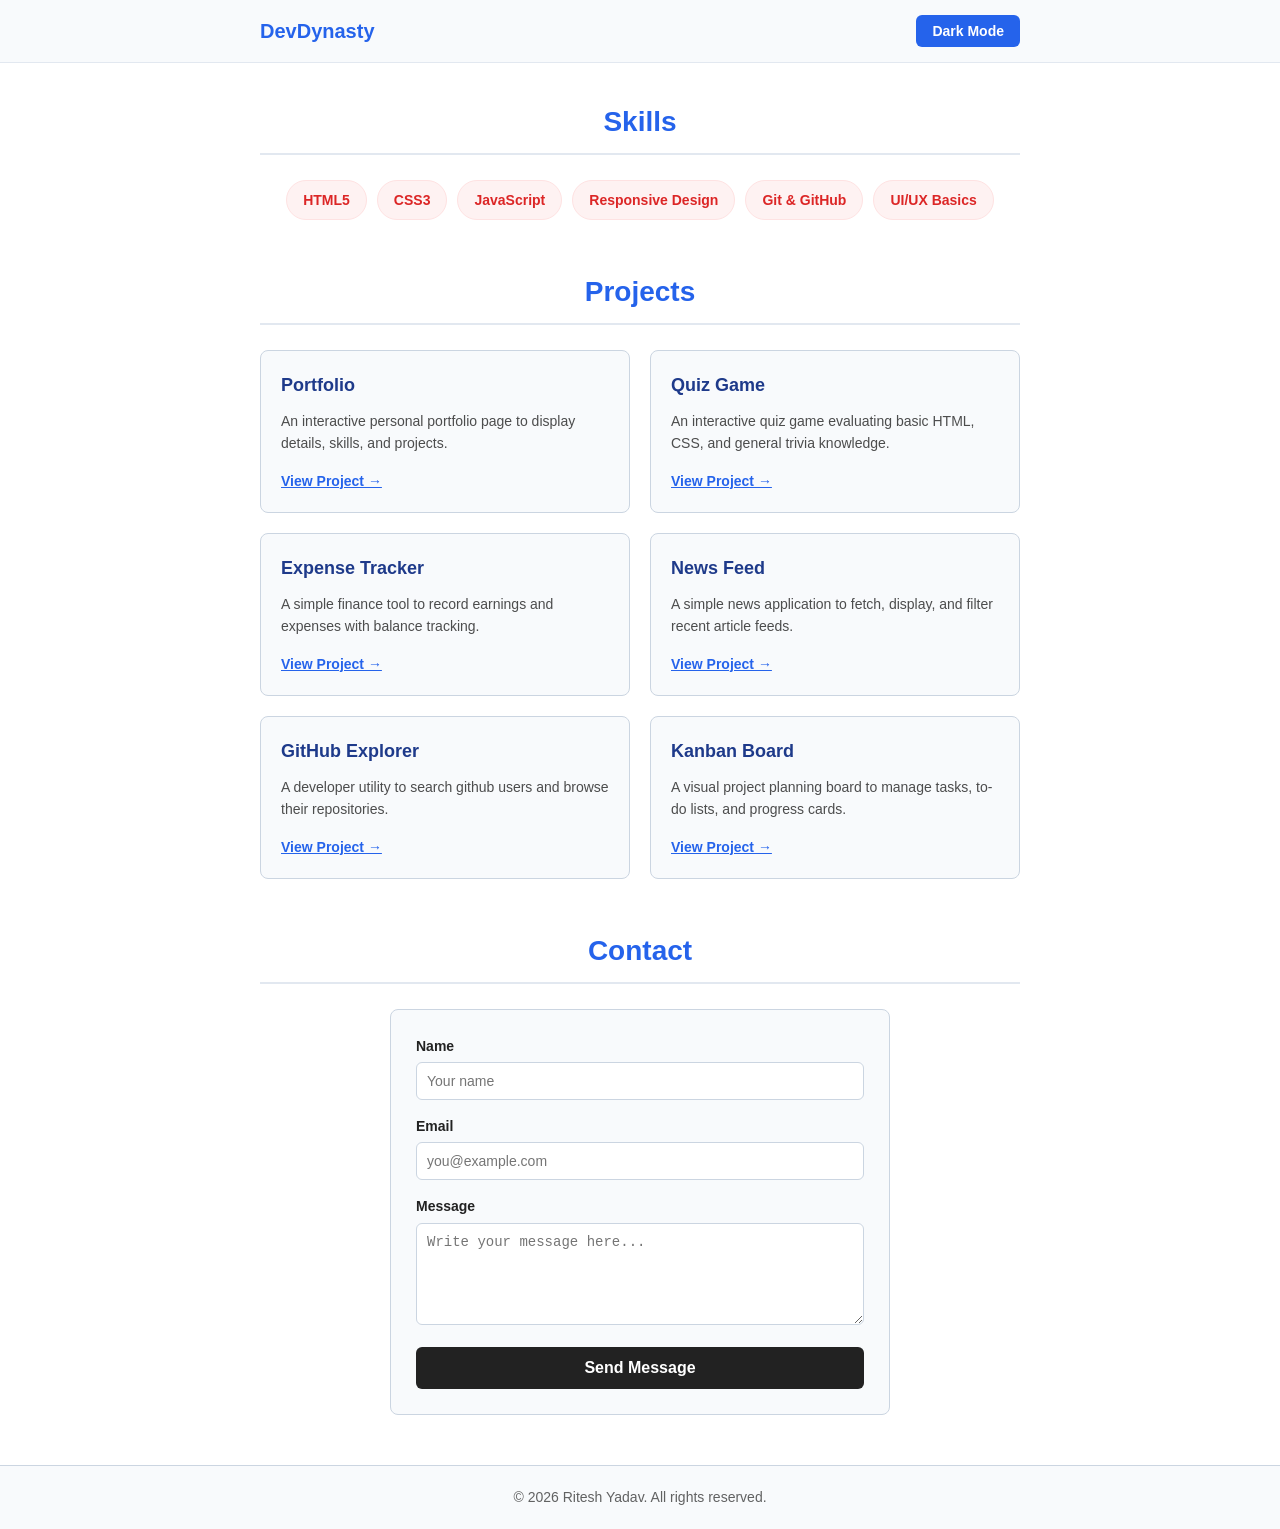
==== index.html @ 38ed66e3 "DOM" ====
<!DOCTYPE html>
<html lang="en">

<head>
    <meta charset="UTF-8">
    <meta name="viewport" content="width=device-width, initial-scale=1.0">
    <title>DevDynasty - Ritesh Yadav Portfolio</title>
    <!-- Link to the CSS stylesheet -->
    <link rel="stylesheet" href="style.css">
</head>

<body>

    <!-- Header containing site title and theme button -->
    <header>
        <div class="header-container">
            <span class="logo">DevDynasty</span>
            <!-- Simple button to toggle dark mode -->
            <button id="theme-btn">Dark Mode</button>
        </div>
    </header>

    <!-- Main content area -->
    <main>

        <!-- Skills Section -->
        <section id="skills">
            <h2>Skills</h2>
            <div class="skills-list">
                <span class="skill-tag">HTML5</span>
                <span class="skill-tag">CSS3</span>
                <span class="skill-tag">JavaScript</span>
                <span class="skill-tag">Responsive Design</span>
                <span class="skill-tag">Git & GitHub</span>
                <span class="skill-tag">UI/UX Basics</span>
            </div>
        </section>

        <!-- Projects Section -->
        <section id="projects">
            <h2>Projects</h2>
            <div class="projects-grid">
                <!-- Project 1 -->
                <div class="project-card">
                    <h3>Portfolio</h3>
                    <p>An interactive personal portfolio page to display details, skills, and projects.</p>
                    <a href="portfolio/index.html">View Project &rarr;</a>
                </div>

                <!-- Project 2 -->
                <div class="project-card">
                    <h3>Quiz Game</h3>
                    <p>An interactive quiz game evaluating basic HTML, CSS, and general trivia knowledge.</p>
                    <a href="quiz/index.html">View Project &rarr;</a>
                </div>

                <!-- Project 3 -->
                <div class="project-card">
                    <h3>Expense Tracker</h3>
                    <p>A simple finance tool to record earnings and expenses with balance tracking.</p>
                    <a href="expense-tracker/index.html">View Project &rarr;</a>
                </div>

                <!-- Project 4 -->
                <div class="project-card">
                    <h3>News Feed</h3>
                    <p>A simple news application to fetch, display, and filter recent article feeds.</p>
                    <a href="news-feed/index.html">View Project &rarr;</a>
                </div>

                <!-- Project 5 -->
                <div class="project-card">
                    <h3>GitHub Explorer</h3>
                    <p>A developer utility to search github users and browse their repositories.</p>
                    <a href="github-explorer/index.html">View Project &rarr;</a>
                </div>

                <!-- Project 6 -->
                <div class="project-card">
                    <h3>Kanban Board</h3>
                    <p>A visual project planning board to manage tasks, to-do lists, and progress cards.</p>
                    <a href="kanban/index.html">View Project &rarr;</a>
                </div>
            </div>
        </section>

        <!-- Contact Section -->
        <section id="contact">
            <h2>Contact</h2>

            <div class="form-container">
                <form id="contact-form">
                    <!-- Name input field -->
                    <div class="form-group">
                        <label for="user-name">Name</label>
                        <input type="text" id="user-name" placeholder="Your name">
                        <span id="name-error" class="error-message">Please enter your name.</span>
                    </div>

                    <!-- Email input field -->
                    <div class="form-group">
                        <label for="user-email">Email</label>
                        <input type="email" id="user-email" placeholder="you@example.com">
                        <span id="email-error" class="error-message">Please enter your email address.</span>
                    </div>

                    <!-- Message input field -->
                    <div class="form-group">
                        <label for="user-message">Message</label>
                        <textarea id="user-message" rows="5" placeholder="Write your message here..."></textarea>
                        <span id="message-error" class="error-message">Please enter a message.</span>
                    </div>

                    <!-- Success Message Alert -->
                    <div id="form-success" class="success-message">Message sent successfully!</div>

                    <!-- Submit Button -->
                    <button type="submit" id="submit-btn">Send Message</button>
                </form>
            </div>
        </section>

    </main>

    <!-- Footer section -->
    <footer>
        <p>&copy; 2026 Ritesh Yadav. All rights reserved.</p>
    </footer>

    <!-- Link to the Javascript script file -->
    <script src="script.js"></script>

</body>

</html>
---- style.css ----
/* 
  ========================================================================
  1. GLOBAL RESET
  ========================================================================
  We remove default margins and paddings so that all browsers display 
  the webpage in the exact same way.
*/
* {
    margin: 0;
    padding: 0;
    box-sizing: border-box; /* Makes sure borders and padding are included in width calculation */
}

/* Smooth scrolling when clicking on page links */
html {
    scroll-behavior: smooth;
}

/* 
  ========================================================================
  2. BASE PAGE STYLES (Light Mode by default)
  ========================================================================
*/
body {
    background-color: #ffffff; /* White page background */
    color: #222222;            /* Dark grey text color */
    font-family: Arial, sans-serif; /* Basic standard font */
    line-height: 1.6;          /* Adds comfortable space between lines of text */
    padding-top: 80px;         /* Adds space at top so fixed header doesn't cover content */
}

/* 
  ========================================================================
  3. DARK MODE STYLES
  ========================================================================
  When Dark Mode is active, the body has the "dark" class.
  These rules override the standard colors.
*/
body.dark {
    background-color: #121824; /* Dark blue-grey page background */
    color: #ffffff;            /* Solid white text color */
}

/* 
  ========================================================================
  4. HEADER & NAVIGATION
  ========================================================================
*/
header {
    position: fixed;         /* Sticks the header to the top of the screen */
    top: 0;
    left: 0;
    width: 100%;
    background-color: #f8fafc; /* Very light grey header background */
    border-bottom: 1px solid #e2e8f0; /* Soft border line under the header */
    z-index: 1000;           /* Makes sure the header stays on top of other content */
}

/* Change header color in Dark Mode */
body.dark header {
    background-color: #1e293b; /* Darker blue-grey background */
    border-bottom: 1px solid #334155;
}

/* Flexbox container to align title and button side-by-side */
.header-container {
    display: flex;
    justify-content: space-between; /* Puts logo on the left, button on the right */
    align-items: center;            /* Centers them vertically */
    max-width: 800px;
    margin: 0 auto;                 /* Centers the header container on the screen */
    padding: 15px 20px;
}

.logo {
    font-size: 20px;
    font-weight: bold;
    color: #2563eb; /* Blue logo text color */
}

/* Dark Mode logo color */
body.dark .logo {
    color: #38bdf8; /* Light blue logo text color in dark mode */
}

/* Dark Mode toggle button */
#theme-btn {
    background-color: #2563eb; /* Blue button background */
    color: #ffffff;            /* White text inside button */
    border: none;
    border-radius: 6px;        /* Rounded corners */
    padding: 8px 16px;
    font-size: 14px;
    font-weight: bold;
    cursor: pointer;           /* Shows pointer cursor on hover */
}

#theme-btn:hover {
    background-color: #1d4ed8; /* Darker blue when hovered */
}

/* Change button style in Dark Mode */
body.dark #theme-btn {
    background-color: #38bdf8; /* Lighter sky blue for dark mode visibility */
    color: #121824;            /* Dark text inside button for contrast */
}

body.dark #theme-btn:hover {
    background-color: #0ea5e9;
}

/* 
  ========================================================================
  5. MAIN PAGE LAYOUT
  ========================================================================
*/
main {
    max-width: 800px; /* Restricts the main area width for readability */
    margin: 20px auto; /* Centers the content block and adds top/bottom margins */
    padding: 0 20px;
}

/* Section container spacing */
section {
    margin-bottom: 50px;
}

/* Section titles styling with clean font colors */
h2 {
    font-size: 28px;
    text-align: center;
    color: #2563eb; /* Blue text color for section titles */
    margin-bottom: 25px;
    border-bottom: 2px solid #e2e8f0; /* Simple line under heading */
    padding-bottom: 8px;
}

body.dark h2 {
    color: #38bdf8; /* Light blue text color in dark mode */
    border-bottom: 2px solid #334155;
}

/* 
  ========================================================================
  6. SKILLS SECTION
  ========================================================================
*/
.skills-list {
    display: flex;         /* Lays pills out in a row */
    justify-content: center; /* Centers pills horizontally */
    flex-wrap: wrap;       /* Allows pills to wrap onto new line if screen is narrow */
    gap: 10px;             /* Space between pills */
}

.skill-tag {
    background-color: #fef2f2; /* Soft light red background */
    border: 1px solid #fee2e2;
    border-radius: 20px;       /* Pill shape */
    padding: 8px 16px;
    font-size: 14px;
    font-weight: bold;
    color: #dc2626;            /* Red font color for skill tags */
}

body.dark .skill-tag {
    background-color: #7f1d1d; /* Dark red background for dark mode */
    border-color: #991b1b;
    color: #f87171;            /* Light red font color in dark mode */
}

/* 
  ========================================================================
  7. PROJECTS GRID SECTION
  ========================================================================
*/
.projects-grid {
    display: grid;
    /* Automatically creates columns that are at least 250px wide */
    grid-template-columns: repeat(auto-fit, minmax(250px, 1fr));
    gap: 20px;
}

.project-card {
    background-color: #f8fafc; /* Very light grey card background */
    border: 1px solid #cbd5e1;
    border-radius: 8px;
    padding: 20px;
    display: flex;
    flex-direction: column;
    justify-content: space-between; /* Spaces content inside card vertically */
}

body.dark .project-card {
    background-color: #1e293b;
    border-color: #334155;
}

.project-card h3 {
    font-size: 18px;
    margin-bottom: 10px;
    color: #1e3a8a; /* Dark blue project name font color */
}

body.dark .project-card h3 {
    color: #7dd3fc; /* Light sky blue project name font color in dark mode */
}

.project-card p {
    font-size: 14px;
    margin-bottom: 15px;
    opacity: 0.8;
}

/* Links inside cards */
.project-card a {
    color: #2563eb; /* Blue colored link font */
    text-decoration: underline; /* Standard underline for links */
    font-weight: bold;
    font-size: 14px;
}

body.dark .project-card a {
    color: #38bdf8; /* Sky blue colored link in dark mode */
}

/* 
  ========================================================================
  8. CONTACT FORM SECTION
  ========================================================================
*/
.form-container {
    max-width: 500px;
    margin: 0 auto;
    background-color: #f8fafc;
    border: 1px solid #cbd5e1;
    border-radius: 8px;
    padding: 25px;
}

body.dark .form-container {
    background-color: #1e293b;
    border-color: #334155;
}

.form-group {
    margin-bottom: 15px;
}

.form-group label {
    display: block;
    font-weight: bold;
    margin-bottom: 5px;
    font-size: 14px;
}

/* Input elements */
.form-group input, 
.form-group textarea {
    width: 100%;
    padding: 10px;
    border: 1px solid #cbd5e1;
    border-radius: 6px;
    font-size: 14px;
    background-color: #ffffff;
    color: #222222;
}

body.dark .form-group input,
body.dark .form-group textarea {
    border-color: #475569;
    background-color: #121824;
    color: #ffffff;
}

/* When the user clicks inside an input */
.form-group input:focus,
.form-group textarea:focus {
    outline: none;
    border-color: #2563eb;
}

body.dark .form-group input:focus,
body.dark .form-group textarea:focus {
    border-color: #38bdf8;
}

/* Validation helper text classes */
.error-message {
    color: #ef4444; /* Standard alert red */
    font-size: 12px;
    margin-top: 4px;
    font-weight: bold;
    display: none; /* Hidden by default, script.js toggles this */
}

.success-message {
    color: #16a34a; /* Standard success green */
    border: 1px solid #16a34a;
    background-color: rgba(22, 163, 74, 0.1);
    padding: 10px;
    border-radius: 6px;
    font-size: 14px;
    font-weight: bold;
    text-align: center;
    margin-bottom: 15px;
    display: none; /* Hidden by default, script.js toggles this */
}

/* Submit Form Button */
#submit-btn {
    width: 100%;
    padding: 12px;
    background-color: #222222;
    color: #ffffff;
    border: none;
    border-radius: 6px;
    font-weight: bold;
    font-size: 16px;
    cursor: pointer;
}

#submit-btn:hover {
    background-color: #000000;
}

body.dark #submit-btn {
    background-color: #ffffff;
    color: #121824;
}

body.dark #submit-btn:hover {
    background-color: #e2e8f0;
}

/* 
  ========================================================================
  9. FOOTER SECTION
  ========================================================================
*/
footer {
    text-align: center;
    padding: 20px;
    border-top: 1px solid #cbd5e1;
    background-color: #f8fafc;
    margin-top: 50px;
}

body.dark footer {
    background-color: #1e293b;
    border-top: 1px solid #334155;
}

footer p {
    font-size: 14px;
    opacity: 0.7;
}

/* 
  ========================================================================
  10. MOBILE RESPONSIVENESS
  ========================================================================
*/
@media (max-width: 500px) {
    /* Stack elements inside grid vertically on narrow screens */
    .projects-grid {
        grid-template-columns: 1fr;
    }
}
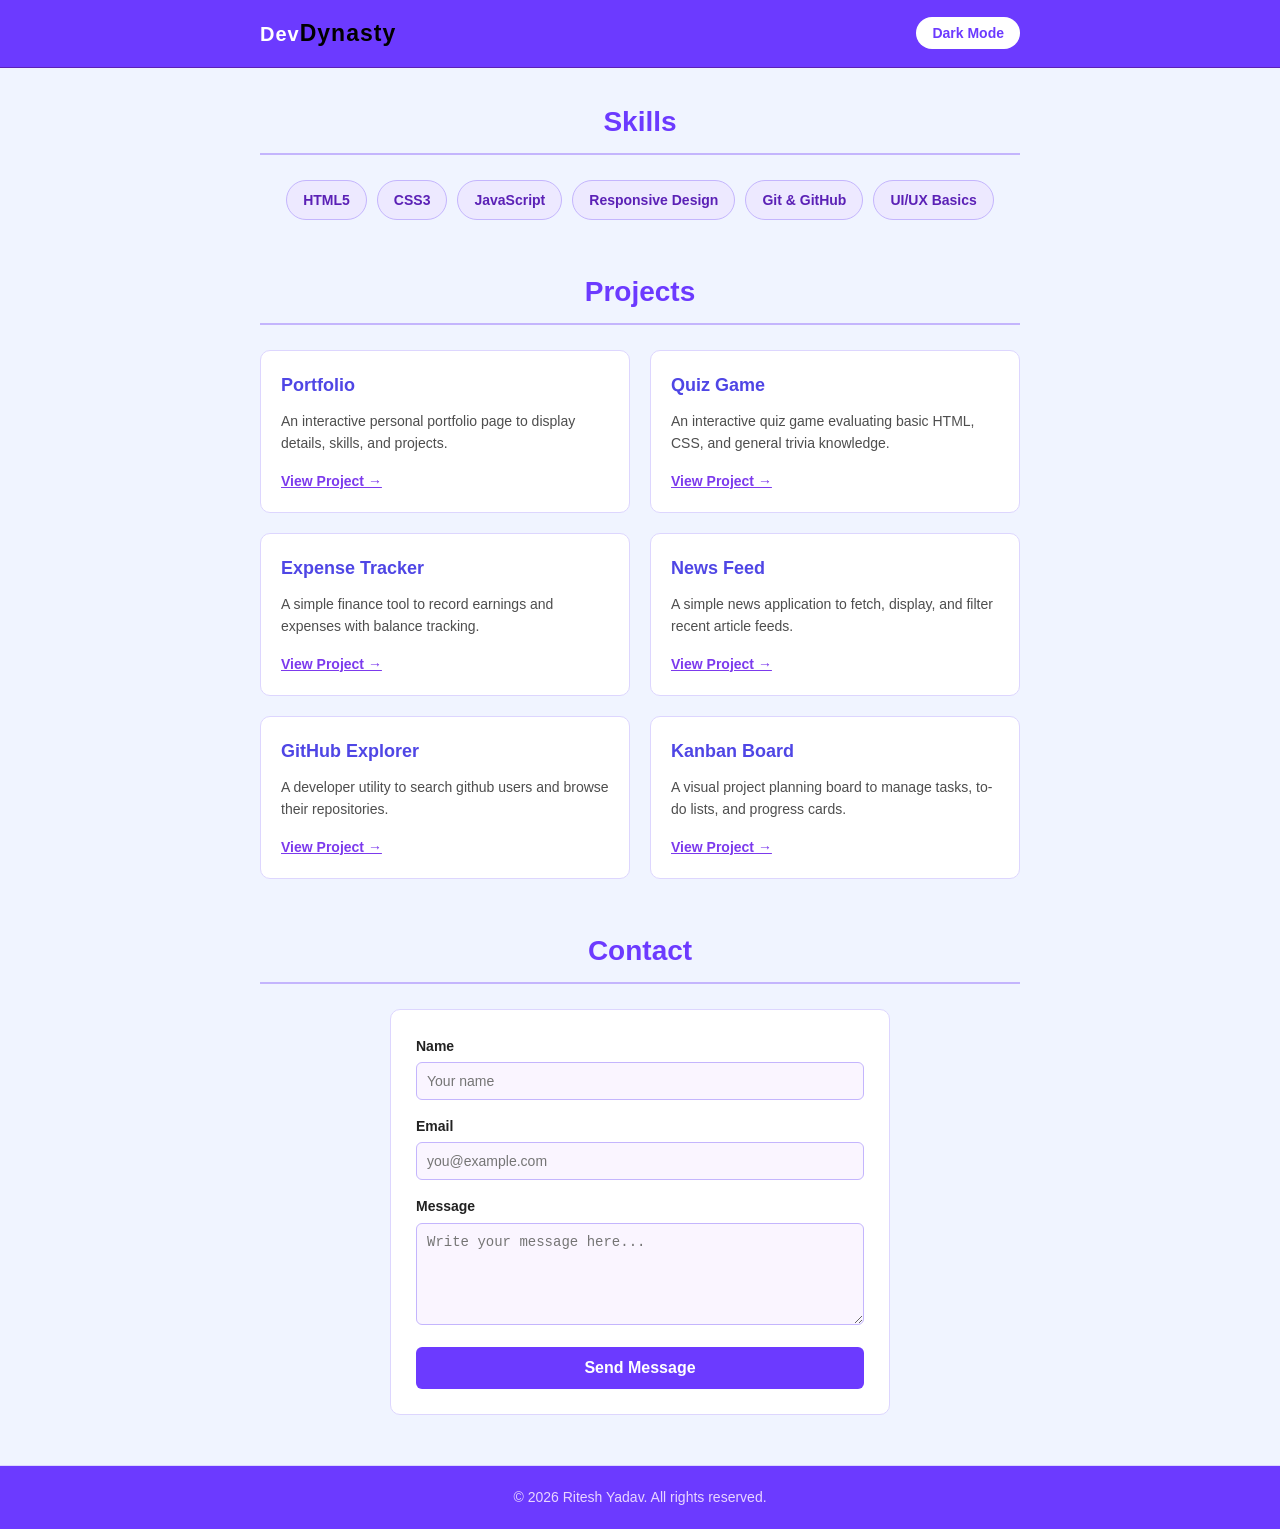
==== commit 182c4866: "logo" ====
--- a/index.html
+++ b/index.html
@@ -14,7 +14,8 @@
     <!-- Header containing site title and theme button -->
     <header>
         <div class="header-container">
-            <span class="logo">DevDynasty</span>
+            
+            <span class="logo">Dev<span>Dynasty</span></span>
             <!-- Simple button to toggle dark mode -->
             <button id="theme-btn">Dark Mode</button>
         </div>
--- a/style.css
+++ b/style.css
@@ -1,7 +1,6 @@
 /* 
-  ========================================================================
   1. GLOBAL RESET
-  ========================================================================
+
   We remove default margins and paddings so that all browsers display 
   the webpage in the exact same way.
 */
@@ -17,49 +16,45 @@
 }
 
 /* 
-  ========================================================================
+
   2. BASE PAGE STYLES (Light Mode by default)
-  ========================================================================
+
 */
 body {
-    background-color: #ffffff; /* White page background */
-    color: #222222;            /* Dark grey text color */
+    background-color: #f0f4ff;      /* Soft lavender page background */
+    color: #222222;                 /* Dark grey text color */
     font-family: Arial, sans-serif; /* Basic standard font */
-    line-height: 1.6;          /* Adds comfortable space between lines of text */
-    padding-top: 80px;         /* Adds space at top so fixed header doesn't cover content */
+    line-height: 1.6;               /* Adds comfortable space between lines of text */
+    padding-top: 80px;              /* Adds space at top so fixed header doesn't cover content */
 }
 
 /* 
-  ========================================================================
+
   3. DARK MODE STYLES
-  ========================================================================
+
   When Dark Mode is active, the body has the "dark" class.
   These rules override the standard colors.
 */
 body.dark {
-    background-color: #121824; /* Dark blue-grey page background */
+    background-color: #0f0a1e; /* Deep dark purple page background */
     color: #ffffff;            /* Solid white text color */
 }
 
-/* 
-  ========================================================================
-  4. HEADER & NAVIGATION
-  ========================================================================
-*/
+/* 4. HEADER & NAVIGATION */
 header {
     position: fixed;         /* Sticks the header to the top of the screen */
     top: 0;
     left: 0;
     width: 100%;
-    background-color: #f8fafc; /* Very light grey header background */
-    border-bottom: 1px solid #e2e8f0; /* Soft border line under the header */
-    z-index: 1000;           /* Makes sure the header stays on top of other content */
+    background-color: #6c3aff; /* Vibrant purple header background */
+    border-bottom: 1px solid #5b21b6; /* Slightly darker purple border under the header */
+    z-index: 1000;            /* Makes sure the header stays on top of other content */
 }
 
 /* Change header color in Dark Mode */
 body.dark header {
-    background-color: #1e293b; /* Darker blue-grey background */
-    border-bottom: 1px solid #334155;
+    background-color: #0d0d14; /* Deep near-black header in dark mode */
+    border-bottom: 1px solid #2a2a3e;
 }
 
 /* Flexbox container to align title and button side-by-side */
@@ -72,23 +67,36 @@
     padding: 15px 20px;
 }
 
+/* Logo — "Dev" is white, "Dynasty" is blue */
 .logo {
     font-size: 20px;
     font-weight: bold;
-    color: #2563eb; /* Blue logo text color */
-}
-
-/* Dark Mode logo color */
+    color: #ffffff;      /* "Dev" part is plain white */
+    letter-spacing: 1px;
+}
+
+/* "Dynasty" part wrapped in a span — gets the blue color */
+.logo span {
+   font-size: 23px;
+  font-family: 'Segoe UI', Tahoma, Geneva, Verdana, sans-serif;
+    color:black; /* Bright blue matching your screenshot */
+}
+
+/* Dark Mode logo — keep white for "Dev", softer blue for "Dynasty" */
 body.dark .logo {
-    color: #38bdf8; /* Light blue logo text color in dark mode */
+    color: #ffffff;
+}
+
+body.dark .logo span {
+    color: #6c8fff; /* Slightly softer blue on dark background */
 }
 
 /* Dark Mode toggle button */
 #theme-btn {
-    background-color: #2563eb; /* Blue button background */
-    color: #ffffff;            /* White text inside button */
+    background-color: #ffffff; /* White button stands out on purple header */
+    color: #6c3aff;            /* Purple text inside button */
     border: none;
-    border-radius: 6px;        /* Rounded corners */
+    border-radius: 20px;       /* Pill-shaped rounded corners */
     padding: 8px 16px;
     font-size: 14px;
     font-weight: bold;
@@ -96,24 +104,20 @@
 }
 
 #theme-btn:hover {
-    background-color: #1d4ed8; /* Darker blue when hovered */
+    background-color: #ede9ff; /* Very light purple tint when hovered */
 }
 
 /* Change button style in Dark Mode */
 body.dark #theme-btn {
-    background-color: #38bdf8; /* Lighter sky blue for dark mode visibility */
-    color: #121824;            /* Dark text inside button for contrast */
+    background-color: #4c1d95; /* Dark purple button in dark mode */
+    color: #e9d5ff;            /* Light lavender text for contrast */
 }
 
 body.dark #theme-btn:hover {
-    background-color: #0ea5e9;
-}
-
-/* 
-  ========================================================================
-  5. MAIN PAGE LAYOUT
-  ========================================================================
-*/
+    background-color: #5b21b6;
+}
+
+/* 5. MAIN PAGE LAYOUT */
 main {
     max-width: 800px; /* Restricts the main area width for readability */
     margin: 20px auto; /* Centers the content block and adds top/bottom margins */
@@ -125,54 +129,46 @@
     margin-bottom: 50px;
 }
 
-/* Section titles styling with clean font colors */
+/* Section titles styling with purple font colors */
 h2 {
     font-size: 28px;
     text-align: center;
-    color: #2563eb; /* Blue text color for section titles */
+    color: #6c3aff;                   /* Purple text color for section titles */
     margin-bottom: 25px;
-    border-bottom: 2px solid #e2e8f0; /* Simple line under heading */
+    border-bottom: 2px solid #c4b5fd; /* Soft purple line under heading */
     padding-bottom: 8px;
 }
 
 body.dark h2 {
-    color: #38bdf8; /* Light blue text color in dark mode */
-    border-bottom: 2px solid #334155;
-}
-
-/* 
-  ========================================================================
-  6. SKILLS SECTION
-  ========================================================================
-*/
+    color: #c4b5fd;                   /* Light purple text in dark mode */
+    border-bottom: 2px solid #4c1d95;
+}
+
+/* 6. SKILLS SECTION */
 .skills-list {
-    display: flex;         /* Lays pills out in a row */
+    display: flex;           /* Lays pills out in a row */
     justify-content: center; /* Centers pills horizontally */
-    flex-wrap: wrap;       /* Allows pills to wrap onto new line if screen is narrow */
-    gap: 10px;             /* Space between pills */
+    flex-wrap: wrap;         /* Allows pills to wrap onto new line if screen is narrow */
+    gap: 10px;               /* Space between pills */
 }
 
 .skill-tag {
-    background-color: #fef2f2; /* Soft light red background */
-    border: 1px solid #fee2e2;
+    background-color: #ede9ff; /* Soft light purple background */
+    border: 1px solid #c4b5fd;
     border-radius: 20px;       /* Pill shape */
     padding: 8px 16px;
     font-size: 14px;
     font-weight: bold;
-    color: #dc2626;            /* Red font color for skill tags */
+    color: #5b21b6;            /* Deep purple font color for skill tags */
 }
 
 body.dark .skill-tag {
-    background-color: #7f1d1d; /* Dark red background for dark mode */
-    border-color: #991b1b;
-    color: #f87171;            /* Light red font color in dark mode */
-}
-
-/* 
-  ========================================================================
-  7. PROJECTS GRID SECTION
-  ========================================================================
-*/
+    background-color: #2e1065; /* Dark purple background for dark mode */
+    border-color: #4c1d95;
+    color: #c4b5fd;            /* Light purple font color in dark mode */
+}
+
+/* 7. PROJECTS GRID SECTION */
 .projects-grid {
     display: grid;
     /* Automatically creates columns that are at least 250px wide */
@@ -181,9 +177,9 @@
 }
 
 .project-card {
-    background-color: #f8fafc; /* Very light grey card background */
-    border: 1px solid #cbd5e1;
-    border-radius: 8px;
+    background-color: #ffffff; /* White card background */
+    border: 1px solid #ddd6fe; /* Soft purple border around each card */
+    border-radius: 10px;
     padding: 20px;
     display: flex;
     flex-direction: column;
@@ -191,18 +187,18 @@
 }
 
 body.dark .project-card {
-    background-color: #1e293b;
-    border-color: #334155;
+    background-color: #1a0a3e; /* Very dark purple card background in dark mode */
+    border-color: #4c1d95;
 }
 
 .project-card h3 {
     font-size: 18px;
     margin-bottom: 10px;
-    color: #1e3a8a; /* Dark blue project name font color */
+    color: #4f46e5; /* Indigo-purple project name font color */
 }
 
 body.dark .project-card h3 {
-    color: #7dd3fc; /* Light sky blue project name font color in dark mode */
+    color: #a78bfa; /* Medium light purple project name in dark mode */
 }
 
 .project-card p {
@@ -213,33 +209,29 @@
 
 /* Links inside cards */
 .project-card a {
-    color: #2563eb; /* Blue colored link font */
+    color: #7c3aed;             /* Purple colored link font */
     text-decoration: underline; /* Standard underline for links */
     font-weight: bold;
     font-size: 14px;
 }
 
 body.dark .project-card a {
-    color: #38bdf8; /* Sky blue colored link in dark mode */
-}
-
-/* 
-  ========================================================================
-  8. CONTACT FORM SECTION
-  ========================================================================
-*/
+    color: #c4b5fd; /* Light purple colored link in dark mode */
+}
+
+/* 8. CONTACT FORM SECTION */
 .form-container {
     max-width: 500px;
     margin: 0 auto;
-    background-color: #f8fafc;
-    border: 1px solid #cbd5e1;
-    border-radius: 8px;
+    background-color: #ffffff;
+    border: 1px solid #ddd6fe; /* Soft purple border around the form */
+    border-radius: 10px;
     padding: 25px;
 }
 
 body.dark .form-container {
-    background-color: #1e293b;
-    border-color: #334155;
+    background-color: #1a0a3e;
+    border-color: #4c1d95;
 }
 
 .form-group {
@@ -254,21 +246,21 @@
 }
 
 /* Input elements */
-.form-group input, 
+.form-group input,
 .form-group textarea {
     width: 100%;
     padding: 10px;
-    border: 1px solid #cbd5e1;
+    border: 1px solid #c4b5fd;  /* Soft purple border on inputs */
     border-radius: 6px;
     font-size: 14px;
-    background-color: #ffffff;
+    background-color: #faf5ff;  /* Very light lavender input background */
     color: #222222;
 }
 
 body.dark .form-group input,
 body.dark .form-group textarea {
-    border-color: #475569;
-    background-color: #121824;
+    border-color: #4c1d95;
+    background-color: #0f0a1e;
     color: #ffffff;
 }
 
@@ -276,12 +268,12 @@
 .form-group input:focus,
 .form-group textarea:focus {
     outline: none;
-    border-color: #2563eb;
+    border-color: #7c3aed; /* Bright purple border highlight on focus */
 }
 
 body.dark .form-group input:focus,
 body.dark .form-group textarea:focus {
-    border-color: #38bdf8;
+    border-color: #a78bfa;
 }
 
 /* Validation helper text classes */
@@ -310,7 +302,7 @@
 #submit-btn {
     width: 100%;
     padding: 12px;
-    background-color: #222222;
+    background-color: #6c3aff; /* Vibrant purple button */
     color: #ffffff;
     border: none;
     border-radius: 6px;
@@ -320,49 +312,41 @@
 }
 
 #submit-btn:hover {
-    background-color: #000000;
+    background-color: #5b21b6; /* Darker purple when hovered */
 }
 
 body.dark #submit-btn {
-    background-color: #ffffff;
-    color: #121824;
+    background-color: #7c3aed;
+    color: #ffffff;
 }
 
 body.dark #submit-btn:hover {
-    background-color: #e2e8f0;
-}
-
-/* 
-  ========================================================================
-  9. FOOTER SECTION
-  ========================================================================
-*/
+    background-color: #6d28d9;
+}
+
+/* 9. FOOTER SECTION */
 footer {
     text-align: center;
     padding: 20px;
-    border-top: 1px solid #cbd5e1;
-    background-color: #f8fafc;
+    border-top: 1px solid #ddd6fe;
+    background-color: #6c3aff; /* Matching purple footer background */
     margin-top: 50px;
 }
 
 body.dark footer {
-    background-color: #1e293b;
-    border-top: 1px solid #334155;
+    background-color: #2e1065;
+    border-top: 1px solid #4c1d95;
 }
 
 footer p {
     font-size: 14px;
-    opacity: 0.7;
-}
-
-/* 
-  ========================================================================
-  10. MOBILE RESPONSIVENESS
-  ========================================================================
-*/
+    color: #e9d5ff; /* Soft lavender text on purple footer */
+}
+
+/* 10. MOBILE RESPONSIVENESS */
 @media (max-width: 500px) {
     /* Stack elements inside grid vertically on narrow screens */
     .projects-grid {
         grid-template-columns: 1fr;
     }
-}
+}
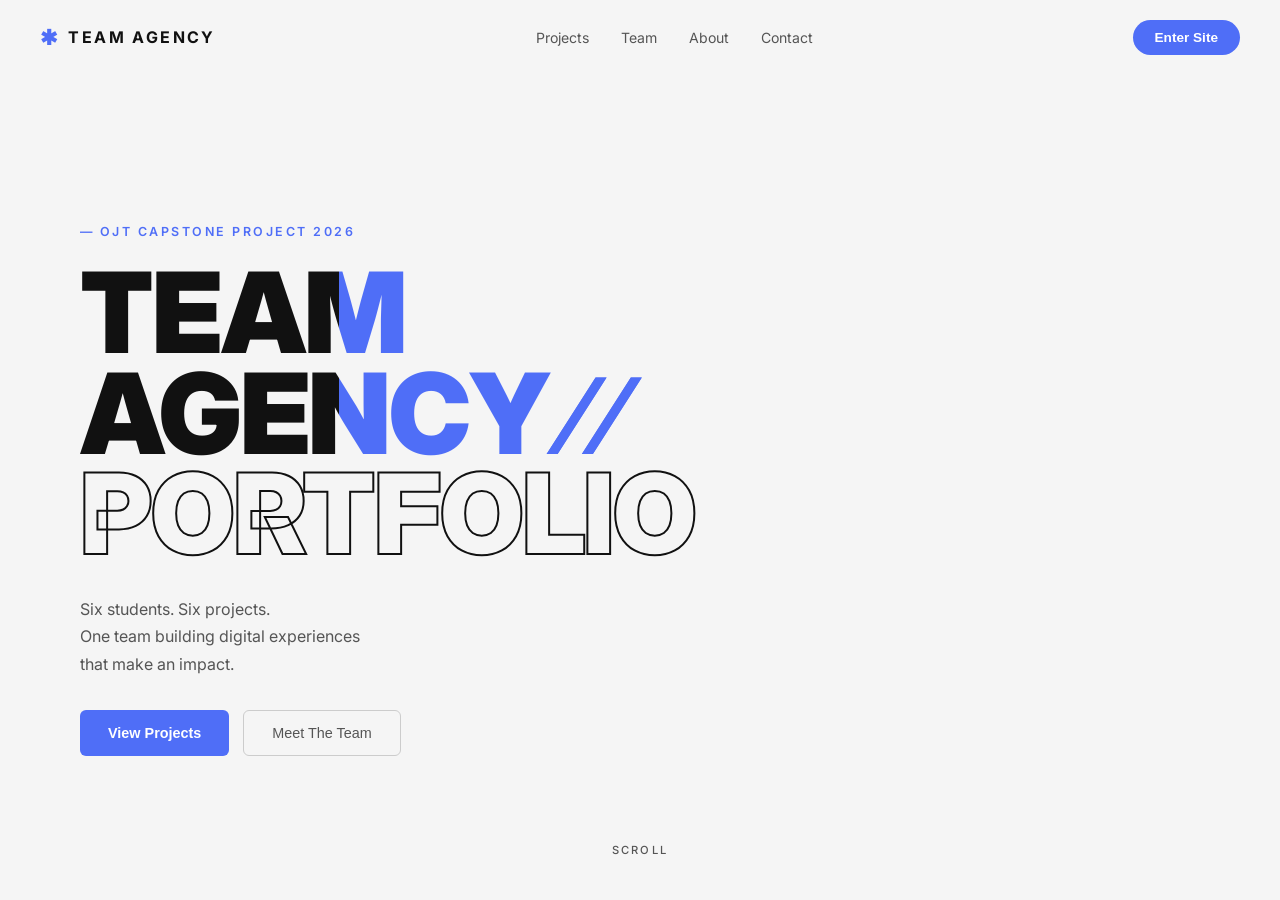
==== commit 9869afd1: "updating the UI" ====
--- a/index.html
+++ b/index.html
@@ -2,134 +2,283 @@
 <html lang="en">
 
 <head>
-    <meta charset="UTF-8">
-    <meta name="viewport" content="width=device-width, initial-scale=1.0">
-    <title>DevDynasty - Ritesh Yadav Portfolio</title>
-    <!-- Link to the CSS stylesheet -->
-    <link rel="stylesheet" href="style.css">
+  <meta charset="UTF-8" />
+  <meta name="viewport" content="width=device-width, initial-scale=1.0" />
+  <title>Team Agency Portfolio</title>
+  <link rel="stylesheet" href="style.css" />
 </head>
 
 <body>
 
-    <!-- Header containing site title and theme button -->
-    <header>
-        <div class="header-container">
-            
-            <span class="logo">Dev<span>Dynasty</span></span>
-            <!-- Simple button to toggle dark mode -->
-            <button id="theme-btn">Dark Mode</button>
+  <div id="landing-page">
+
+    <nav id="landing-nav">
+      <div class="landing-nav-logo">
+        <span class="logo-star">&#10033;</span>
+        <span class="logo-text">TEAM AGENCY</span>
+      </div>
+      <ul class="landing-nav-links">
+        <li><a href="#">Projects</a></li>
+        <li><a href="#">Team</a></li>
+        <li><a href="#">About</a></li>
+        <li><a href="#">Contact</a></li>
+      </ul>
+      <button id="enter-btn" onclick="enterSite()">Enter Site &nbsp;&#8599;</button>
+    </nav>
+    
+
+    <div class="hero-body">
+
+      <div class="hero-left">
+        <h1 class="hero-title">
+          TEAM AGENCY
+          <span class="hero-title-accent">&#8725;&nbsp;&#8725;</span>
+          <br />
+          <span class="hero-title-blue">PORTFOLIO</span>
+        </h1>
+        <p class="hero-tagline">
+          Six students. Six projects.<br />
+          One team building digital experiences<br />
+          that make an impact.
+        </p>
+        <div class="hero-buttons">
+          <button class="hero-btn-primary" onclick="enterSite()">View Projects &nbsp;&#8599;</button>
+          <button class="hero-btn-secondary" onclick="enterSite()">Meet The Team</button>
         </div>
-    </header>
-
-    <!-- Main content area -->
-    <main>
-
-        <!-- Skills Section -->
-        <section id="skills">
-            <h2>Skills</h2>
-            <div class="skills-list">
-                <span class="skill-tag">HTML5</span>
-                <span class="skill-tag">CSS3</span>
-                <span class="skill-tag">JavaScript</span>
-                <span class="skill-tag">Responsive Design</span>
-                <span class="skill-tag">Git & GitHub</span>
-                <span class="skill-tag">UI/UX Basics</span>
-            </div>
-        </section>
-
-        <!-- Projects Section -->
-        <section id="projects">
-            <h2>Projects</h2>
-            <div class="projects-grid">
-                <!-- Project 1 -->
-                <div class="project-card">
-                    <h3>Portfolio</h3>
-                    <p>An interactive personal portfolio page to display details, skills, and projects.</p>
-                    <a href="portfolio/index.html">View Project &rarr;</a>
-                </div>
-
-                <!-- Project 2 -->
-                <div class="project-card">
-                    <h3>Quiz Game</h3>
-                    <p>An interactive quiz game evaluating basic HTML, CSS, and general trivia knowledge.</p>
-                    <a href="quiz/index.html">View Project &rarr;</a>
-                </div>
-
-                <!-- Project 3 -->
-                <div class="project-card">
-                    <h3>Expense Tracker</h3>
-                    <p>A simple finance tool to record earnings and expenses with balance tracking.</p>
-                    <a href="expense-tracker/index.html">View Project &rarr;</a>
-                </div>
-
-                <!-- Project 4 -->
-                <div class="project-card">
-                    <h3>News Feed</h3>
-                    <p>A simple news application to fetch, display, and filter recent article feeds.</p>
-                    <a href="news-feed/index.html">View Project &rarr;</a>
-                </div>
-
-                <!-- Project 5 -->
-                <div class="project-card">
-                    <h3>GitHub Explorer</h3>
-                    <p>A developer utility to search github users and browse their repositories.</p>
-                    <a href="github-explorer/index.html">View Project &rarr;</a>
-                </div>
-
-                <!-- Project 6 -->
-                <div class="project-card">
-                    <h3>Kanban Board</h3>
-                    <p>A visual project planning board to manage tasks, to-do lists, and progress cards.</p>
-                    <a href="kanban/index.html">View Project &rarr;</a>
-                </div>
-            </div>
-        </section>
-
-        <!-- Contact Section -->
-        <section id="contact">
-            <h2>Contact</h2>
-
-            <div class="form-container">
-                <form id="contact-form">
-                    <!-- Name input field -->
-                    <div class="form-group">
-                        <label for="user-name">Name</label>
-                        <input type="text" id="user-name" placeholder="Your name">
-                        <span id="name-error" class="error-message">Please enter your name.</span>
-                    </div>
-
-                    <!-- Email input field -->
-                    <div class="form-group">
-                        <label for="user-email">Email</label>
-                        <input type="email" id="user-email" placeholder="you@example.com">
-                        <span id="email-error" class="error-message">Please enter your email address.</span>
-                    </div>
-
-                    <!-- Message input field -->
-                    <div class="form-group">
-                        <label for="user-message">Message</label>
-                        <textarea id="user-message" rows="5" placeholder="Write your message here..."></textarea>
-                        <span id="message-error" class="error-message">Please enter a message.</span>
-                    </div>
-
-                    <!-- Success Message Alert -->
-                    <div id="form-success" class="success-message">Message sent successfully!</div>
-
-                    <!-- Submit Button -->
-                    <button type="submit" id="submit-btn">Send Message</button>
-                </form>
-            </div>
-        </section>
-
-    </main>
-
-    <!-- Footer section -->
-    <footer>
-        <p>&copy; 2026 Ritesh Yadav. All rights reserved.</p>
+      </div>
+
+
+
+    </div>
+
+  </div>
+
+
+  <div id="main-page" style="display:none;">
+
+    <nav id="navbar">
+      <div class="nav-logo">Team Agency</div>
+      <button id="theme-btn" onclick="toggleTheme()">&#127769; Dark Mode</button>
+    </nav>
+
+    <div id="page-body">
+
+      <aside id="sidebar">
+
+        <div id="sidebar-header">
+          <div id="sidebar-logo">
+            <span id="sidebar-logo-text">Team Agency</span>
+          </div>
+          <button id="collapse-btn" onclick="collapseSidebar()" title="Collapse sidebar">&#8249;</button>
+        </div>
+
+        <nav id="sidebar-nav">
+          <ul>
+            <li>
+              <a href="#" class="active" id="link-portfolio"
+                onclick="showSection('portfolio'); setActive('link-portfolio'); return false;">
+                <span class="nav-label">Team Portfolio</span>
+              </a>
+            </li>
+            <li>
+              <a href="../quiz-app/index.html">
+                <span class="nav-label">Interactive Quiz App</span>
+              </a>
+            </li>
+            <li>
+              <a href="../expense-tracker/index.html">
+                <span class="nav-label">Expense Tracker</span>
+              </a>
+            </li>
+            <li>
+              <a href="../news-feed/index.html">
+                <span class="nav-label">Live News Feed</span>
+              </a>
+            </li>
+            <li>
+              <a href="../kanban-board/index.html">
+                <span class="nav-label">Kanban Task Board</span>
+              </a>
+            </li>
+            <li>
+              <a href="github-explorer/index.html">
+                <span class="nav-label">GitHub Explorer</span>
+              </a>
+            </li>
+          </ul>
+        </nav>
+
+      </aside>
+
+      <main id="main-content">
+
+        <div id="section-portfolio">
+
+          <div id="about-section">
+            <h2>About This Project</h2>
+            <p>
+              This is a College capstone project built by a team of 6 students using pure
+              HTML, CSS, and JavaScript &mdash; no frameworks or libraries.
+              Each member independently built one full project demonstrating key web skills
+              like DOM manipulation, state management, Fetch API, and localStorage.
+              All six projects are connected through a shared dashboard with sidebar navigation
+              and managed through Git branches for collaborative version control.
+            </p>
+          </div>
+
+          <h2>Meet Our Team</h2>
+
+          <div id="team-grid">
+
+            <div class="student-card">
+              <div class="card-header">RY</div>
+              <h3>Ritesh Yadav</h3>
+              <p><strong>Project:</strong> Team Agency Portfolio</p>
+              <p><strong>Focus:</strong> DOM manipulation, localStorage, form validation</p>
+              <p><strong>Branch:</strong> <span class="branch-tag">main-ritesh</span></p>
+              <a href="https://github.com/heckerr404" target="_blank" class="gh-link">View on GitHub</a>
+            </div>
+
+            <div class="student-card">
+              <div class="card-header">DS</div>
+              <h3>Dhruv Sharma</h3>
+              <p><strong>Project:</strong> Interactive Quiz App</p>
+              <p><strong>Focus:</strong> State logic, score tracking, UI feedback</p>
+              <p><strong>Branch:</strong> <span class="branch-tag">main-dhruv</span></p>
+              <a href="https://github.com/Dhruv1357" target="_blank" class="gh-link">View on GitHub</a>
+            </div>
+
+            <div class="student-card">
+              <div class="card-header">SP</div>
+              <h3>Soham Patel</h3>
+              <p><strong>Project:</strong> Expense Tracker</p>
+              <p><strong>Focus:</strong> CRUD operations, localStorage, array methods</p>
+              <p><strong>Branch:</strong> <span class="branch-tag">main-soham</span></p>
+              <a href="https://github.com/soham598-12" target="_blank" class="gh-link">View on GitHub</a>
+            </div>
+
+            <div class="student-card">
+              <div class="card-header">VK</div>
+              <h3>Vikash</h3>
+              <p><strong>Project:</strong> Live News Feed</p>
+              <p><strong>Focus:</strong> Async/await, Fetch API, NewsAPI integration</p>
+              <p><strong>Branch:</strong> <span class="branch-tag">main-vikash</span></p>
+              <p class="gh-link-text">GitHub: Coming soon</p>
+            </div>
+
+            <div class="student-card">
+              <div class="card-header">SM</div>
+              <h3>Sumeet</h3>
+              <p><strong>Project:</strong> Kanban Board</p>
+              <p><strong>Focus:</strong> Drag and drop, complex state</p>
+              <p><strong>Branch:</strong> <span class="branch-tag">main-sumeet</span></p>
+              <a href="https://github.com/sumeetsot25-boop" target="_blank" class="gh-link">View on GitHub</a>
+            </div>
+
+          </div>
+
+          <div id="tech-stack-section">
+            <h2>Tech Stack We Used</h2>
+            <div id="tech-grid">
+
+              <div class="tech-card">
+                <div class="tech-name">HTML</div>
+                <p>Structure and content of all pages</p>
+              </div>
+
+              <div class="tech-card">
+                <div class="tech-name">CSS</div>
+                <p>Styling, layout, responsiveness and themes</p>
+              </div>
+
+              <div class="tech-card">
+                <div class="tech-name">JavaScript</div>
+                <p>Logic, interactivity, APIs and localStorage</p>
+              </div>
+
+            </div>
+          </div>
+
+          <div id="timeline-section">
+            <h2>Project Timeline</h2>
+            <div id="timeline-list">
+
+              <div class="timeline-item">
+                <div class="timeline-number">1</div>
+                <div class="timeline-text">
+                  <strong>Planning &amp; Team Setup</strong>
+                  <p>Decided roles, branches, and project structure as a group</p>
+                </div>
+              </div>
+
+              <div class="timeline-item">
+                <div class="timeline-number">2</div>
+                <div class="timeline-text">
+                  <strong>Individual Development</strong>
+                  <p>Each member built their assigned project on their own Git branch</p>
+                </div>
+              </div>
+
+              <div class="timeline-item">
+                <div class="timeline-number">3</div>
+                <div class="timeline-text">
+                  <strong>Integration &amp; Testing</strong>
+                  <p>Combined all projects into one dashboard with sidebar navigation</p>
+                </div>
+              </div>
+
+              <div class="timeline-item">
+                <div class="timeline-number">4</div>
+                <div class="timeline-text">
+                  <strong>Final Review &amp; Presentation</strong>
+                  <p>Polished UI, fixed bugs, and prepared for final viva presentation</p>
+                </div>
+              </div>
+
+            </div>
+          </div>
+
+          <div id="contact-section">
+            <h2>Contact Us</h2>
+            <form id="contact-form" onsubmit="submitForm(event)">
+
+              <label for="c-name">Name:</label>
+              <input type="text" id="c-name" placeholder="Your name" />
+
+              <label for="c-email">Email:</label>
+              <input type="email" id="c-email" placeholder="Your email" />
+
+              <label for="c-message">Message:</label>
+              <textarea id="c-message" placeholder="Write your message here..." rows="4"></textarea>
+
+              <button type="submit">Submit</button>
+
+              <p id="form-msg"></p>
+
+            </form>
+          </div>
+
+        </div>
+
+      </main>
+
+    </div>
+
+    <footer id="site-footer">
+      <p>&copy; 2026 Team Agency &mdash; School Capstone Project</p>
+      <div id="footer-links">
+        <a href="https://github.com/heckerr404" target="_blank">Ritesh</a>
+        <a href="https://github.com/Dhruv1357" target="_blank">Dhruv</a>
+        <a href="https://github.com/soham598-12" target="_blank">Soham</a>
+        <span class="footer-coming-soon">Vikash (Coming soon)</span>
+        <a href="https://github.com/sumeetsot25-boop" target="_blank">Sumeet</a>
+      </div>
     </footer>
 
-    <!-- Link to the Javascript script file -->
-    <script src="script.js"></script>
+  </div>
+
+
+  <script src="script.js"></script>
 
 </body>
 
--- a/style.css
+++ b/style.css
@@ -1,352 +1,994 @@
-/* 
-  1. GLOBAL RESET
-
-  We remove default margins and paddings so that all browsers display 
-  the webpage in the exact same way.
-*/
+@import url('https://fonts.googleapis.com/css2?family=Inter:wght@400;500;600;700;800;900&display=swap');
+
+
+
 * {
-    margin: 0;
-    padding: 0;
-    box-sizing: border-box; /* Makes sure borders and padding are included in width calculation */
-}
-
-/* Smooth scrolling when clicking on page links */
-html {
-    scroll-behavior: smooth;
-}
-
-/* 
-
-  2. BASE PAGE STYLES (Light Mode by default)
-
-*/
+  box-sizing: border-box;
+  margin: 0;
+  padding: 0;
+}
+
 body {
-    background-color: #f0f4ff;      /* Soft lavender page background */
-    color: #222222;                 /* Dark grey text color */
-    font-family: Arial, sans-serif; /* Basic standard font */
-    line-height: 1.6;               /* Adds comfortable space between lines of text */
-    padding-top: 80px;              /* Adds space at top so fixed header doesn't cover content */
-}
-
-/* 
-
-  3. DARK MODE STYLES
-
-  When Dark Mode is active, the body has the "dark" class.
-  These rules override the standard colors.
-*/
-body.dark {
-    background-color: #0f0a1e; /* Deep dark purple page background */
-    color: #ffffff;            /* Solid white text color */
-}
-
-/* 4. HEADER & NAVIGATION */
-header {
-    position: fixed;         /* Sticks the header to the top of the screen */
-    top: 0;
-    left: 0;
-    width: 100%;
-    background-color: #6c3aff; /* Vibrant purple header background */
-    border-bottom: 1px solid #5b21b6; /* Slightly darker purple border under the header */
-    z-index: 1000;            /* Makes sure the header stays on top of other content */
-}
-
-/* Change header color in Dark Mode */
-body.dark header {
-    background-color: #0d0d14; /* Deep near-black header in dark mode */
-    border-bottom: 1px solid #2a2a3e;
-}
-
-/* Flexbox container to align title and button side-by-side */
-.header-container {
-    display: flex;
-    justify-content: space-between; /* Puts logo on the left, button on the right */
-    align-items: center;            /* Centers them vertically */
-    max-width: 800px;
-    margin: 0 auto;                 /* Centers the header container on the screen */
-    padding: 15px 20px;
-}
-
-/* Logo — "Dev" is white, "Dynasty" is blue */
-.logo {
-    font-size: 20px;
-    font-weight: bold;
-    color: #ffffff;      /* "Dev" part is plain white */
-    letter-spacing: 1px;
-}
-
-/* "Dynasty" part wrapped in a span — gets the blue color */
-.logo span {
-   font-size: 23px;
-  font-family: 'Segoe UI', Tahoma, Geneva, Verdana, sans-serif;
-    color:black; /* Bright blue matching your screenshot */
-}
-
-/* Dark Mode logo — keep white for "Dev", softer blue for "Dynasty" */
-body.dark .logo {
-    color: #ffffff;
-}
-
-body.dark .logo span {
-    color: #6c8fff; /* Slightly softer blue on dark background */
-}
-
-/* Dark Mode toggle button */
+  font-family: 'Inter', Arial, sans-serif;
+  background-color: #0d0d0d;
+  color: #e8e8e8;
+  font-size: 16px;
+  line-height: 1.7;
+}
+
+/* === LANDING PAGE === */
+#landing-page {
+  background-color: #0d0d0d;
+  min-height: 100vh;
+  display: flex;
+  flex-direction: column;
+}
+
+#landing-page::after {
+  content: "SCROLL";
+  color: #555;
+  letter-spacing: 0.2em;
+  font-size: 0.7rem;
+  text-align: center;
+  display: block;
+  padding-bottom: 40px;
+  font-weight: 500;
+}
+
+#landing-nav {
+  display: flex;
+  align-items: center;
+  justify-content: space-between;
+  padding: 20px 40px;
+  background-color: transparent;
+  border: none;
+}
+
+.landing-nav-logo {
+  display: flex;
+  align-items: center;
+  gap: 8px;
+  color: white;
+  font-weight: bold;
+  font-size: 1rem;
+  letter-spacing: 0.15em;
+  text-transform: uppercase;
+}
+
+.logo-star {
+  color: #4f6ef7;
+  font-size: 1.3em;
+}
+
+.landing-nav-links {
+  display: flex;
+  list-style: none;
+  gap: 32px;
+  margin: 0;
+  padding: 0;
+}
+
+.landing-nav-links a {
+  text-decoration: none;
+  color: #aaa;
+  font-size: 0.88rem;
+  transition: color 0.2s;
+}
+
+.landing-nav-links a:hover {
+  color: white;
+}
+
+#enter-btn,
+.hero-btn-primary {
+  background-color: #4f6ef7;
+  color: white;
+  border-radius: 100px;
+  border: none;
+  cursor: pointer;
+  font-weight: 600;
+  transition: background-color 0.2s;
+  font-size: 0;
+}
+
+#enter-btn {
+  padding: 10px 22px;
+}
+
+#enter-btn::before {
+  content: "Enter Site";
+  font-size: 0.85rem;
+  font-weight: 600;
+}
+
+#enter-btn:hover,
+.hero-btn-primary:hover {
+  background-color: #3a55d4;
+}
+
+/* === HERO SECTION === */
+.hero-body {
+  display: flex;
+  align-items: center;
+  flex: 1;
+  padding: 140px 80px 80px;
+  gap: 40px;
+}
+
+.hero-left {
+  flex: 1;
+  max-width: 720px;
+}
+
+.hero-left::before {
+  content: "— OJT CAPSTONE PROJECT 2026";
+  color: #4f6ef7;
+  font-size: 0.78rem;
+  letter-spacing: 0.2em;
+  text-transform: uppercase;
+  display: block;
+  margin-bottom: 20px;
+  font-weight: 600;
+}
+
+.hero-title {
+  font-size: 7rem;
+  font-weight: 900;
+  line-height: 0.9;
+  text-transform: uppercase;
+  background: linear-gradient(to right, white 36%, #4f6ef7 36%);
+  -webkit-background-clip: text;
+  -webkit-text-fill-color: transparent;
+  margin: 0;
+  letter-spacing: -0.02em;
+}
+
+.hero-title-accent {
+  -webkit-text-fill-color: #4f6ef7;
+  color: #4f6ef7;
+}
+
+.hero-title-blue {
+  display: block;
+  background-color: #0d0d0d;
+  -webkit-background-clip: initial;
+  -webkit-text-fill-color: transparent;
+  -webkit-text-stroke: 2px white;
+  color: transparent;
+}
+
+.hero-tagline {
+  color: #888;
+  font-size: 1rem;
+  max-width: 480px;
+  margin-top: 32px;
+  line-height: 1.7;
+}
+
+.hero-buttons {
+  display: flex;
+  gap: 14px;
+  margin-top: 32px;
+}
+
+.hero-btn-primary {
+  padding: 14px 28px;
+  border-radius: 6px;
+  font-size: 0;
+}
+
+.hero-btn-primary::before {
+  content: "View Projects";
+  font-size: 0.9rem;
+  font-weight: 600;
+}
+
+.hero-btn-secondary {
+  background-color: transparent;
+  border: 1px solid #444;
+  color: #ccc;
+  padding: 14px 28px;
+  border-radius: 6px;
+  font-size: 0.9rem;
+  cursor: pointer;
+  transition: border-color 0.2s, color 0.2s;
+}
+
+.hero-btn-secondary:hover {
+  border-color: white;
+  color: white;
+}
+
+/* === NAVBAR === */
+#navbar {
+  display: flex;
+  justify-content: space-between;
+  align-items: center;
+  background-color: rgba(13, 13, 13, 0.95);
+  backdrop-filter: blur(10px);
+  -webkit-backdrop-filter: blur(10px);
+  border-bottom: 1px solid #222;
+  padding: 14px 24px;
+  position: sticky;
+  top: 0;
+  z-index: 100;
+}
+
+.nav-logo {
+  font-size: 0.9rem;
+  font-weight: bold;
+  color: white;
+  letter-spacing: 0.12em;
+  text-transform: uppercase;
+}
+
 #theme-btn {
-    background-color: #ffffff; /* White button stands out on purple header */
-    color: #6c3aff;            /* Purple text inside button */
-    border: none;
-    border-radius: 20px;       /* Pill-shaped rounded corners */
-    padding: 8px 16px;
-    font-size: 14px;
-    font-weight: bold;
-    cursor: pointer;           /* Shows pointer cursor on hover */
+  background-color: transparent;
+  border: 1px solid #333;
+  color: #aaa;
+  border-radius: 100px;
+  padding: 7px 16px;
+  font-size: 0.8rem;
+  cursor: pointer;
+  transition: border-color 0.2s, color 0.2s;
 }
 
 #theme-btn:hover {
-    background-color: #ede9ff; /* Very light purple tint when hovered */
-}
-
-/* Change button style in Dark Mode */
-body.dark #theme-btn {
-    background-color: #4c1d95; /* Dark purple button in dark mode */
-    color: #e9d5ff;            /* Light lavender text for contrast */
-}
-
-body.dark #theme-btn:hover {
-    background-color: #5b21b6;
-}
-
-/* 5. MAIN PAGE LAYOUT */
-main {
-    max-width: 800px; /* Restricts the main area width for readability */
-    margin: 20px auto; /* Centers the content block and adds top/bottom margins */
-    padding: 0 20px;
-}
-
-/* Section container spacing */
-section {
-    margin-bottom: 50px;
-}
-
-/* Section titles styling with purple font colors */
-h2 {
-    font-size: 28px;
-    text-align: center;
-    color: #6c3aff;                   /* Purple text color for section titles */
-    margin-bottom: 25px;
-    border-bottom: 2px solid #c4b5fd; /* Soft purple line under heading */
-    padding-bottom: 8px;
-}
-
-body.dark h2 {
-    color: #c4b5fd;                   /* Light purple text in dark mode */
-    border-bottom: 2px solid #4c1d95;
-}
-
-/* 6. SKILLS SECTION */
-.skills-list {
-    display: flex;           /* Lays pills out in a row */
-    justify-content: center; /* Centers pills horizontally */
-    flex-wrap: wrap;         /* Allows pills to wrap onto new line if screen is narrow */
-    gap: 10px;               /* Space between pills */
-}
-
-.skill-tag {
-    background-color: #ede9ff; /* Soft light purple background */
-    border: 1px solid #c4b5fd;
-    border-radius: 20px;       /* Pill shape */
-    padding: 8px 16px;
-    font-size: 14px;
-    font-weight: bold;
-    color: #5b21b6;            /* Deep purple font color for skill tags */
-}
-
-body.dark .skill-tag {
-    background-color: #2e1065; /* Dark purple background for dark mode */
-    border-color: #4c1d95;
-    color: #c4b5fd;            /* Light purple font color in dark mode */
-}
-
-/* 7. PROJECTS GRID SECTION */
-.projects-grid {
-    display: grid;
-    /* Automatically creates columns that are at least 250px wide */
-    grid-template-columns: repeat(auto-fit, minmax(250px, 1fr));
-    gap: 20px;
-}
-
-.project-card {
-    background-color: #ffffff; /* White card background */
-    border: 1px solid #ddd6fe; /* Soft purple border around each card */
-    border-radius: 10px;
-    padding: 20px;
-    display: flex;
-    flex-direction: column;
-    justify-content: space-between; /* Spaces content inside card vertically */
-}
-
-body.dark .project-card {
-    background-color: #1a0a3e; /* Very dark purple card background in dark mode */
-    border-color: #4c1d95;
-}
-
-.project-card h3 {
-    font-size: 18px;
-    margin-bottom: 10px;
-    color: #4f46e5; /* Indigo-purple project name font color */
-}
-
-body.dark .project-card h3 {
-    color: #a78bfa; /* Medium light purple project name in dark mode */
-}
-
-.project-card p {
-    font-size: 14px;
-    margin-bottom: 15px;
-    opacity: 0.8;
-}
-
-/* Links inside cards */
-.project-card a {
-    color: #7c3aed;             /* Purple colored link font */
-    text-decoration: underline; /* Standard underline for links */
-    font-weight: bold;
-    font-size: 14px;
-}
-
-body.dark .project-card a {
-    color: #c4b5fd; /* Light purple colored link in dark mode */
-}
-
-/* 8. CONTACT FORM SECTION */
-.form-container {
-    max-width: 500px;
-    margin: 0 auto;
-    background-color: #ffffff;
-    border: 1px solid #ddd6fe; /* Soft purple border around the form */
-    border-radius: 10px;
-    padding: 25px;
-}
-
-body.dark .form-container {
-    background-color: #1a0a3e;
-    border-color: #4c1d95;
-}
-
-.form-group {
-    margin-bottom: 15px;
-}
-
-.form-group label {
-    display: block;
-    font-weight: bold;
-    margin-bottom: 5px;
-    font-size: 14px;
-}
-
-/* Input elements */
-.form-group input,
-.form-group textarea {
-    width: 100%;
-    padding: 10px;
-    border: 1px solid #c4b5fd;  /* Soft purple border on inputs */
-    border-radius: 6px;
-    font-size: 14px;
-    background-color: #faf5ff;  /* Very light lavender input background */
-    color: #222222;
-}
-
-body.dark .form-group input,
-body.dark .form-group textarea {
-    border-color: #4c1d95;
-    background-color: #0f0a1e;
-    color: #ffffff;
-}
-
-/* When the user clicks inside an input */
-.form-group input:focus,
-.form-group textarea:focus {
-    outline: none;
-    border-color: #7c3aed; /* Bright purple border highlight on focus */
-}
-
-body.dark .form-group input:focus,
-body.dark .form-group textarea:focus {
-    border-color: #a78bfa;
-}
-
-/* Validation helper text classes */
-.error-message {
-    color: #ef4444; /* Standard alert red */
-    font-size: 12px;
-    margin-top: 4px;
-    font-weight: bold;
-    display: none; /* Hidden by default, script.js toggles this */
-}
-
-.success-message {
-    color: #16a34a; /* Standard success green */
-    border: 1px solid #16a34a;
-    background-color: rgba(22, 163, 74, 0.1);
-    padding: 10px;
-    border-radius: 6px;
-    font-size: 14px;
-    font-weight: bold;
-    text-align: center;
-    margin-bottom: 15px;
-    display: none; /* Hidden by default, script.js toggles this */
-}
-
-/* Submit Form Button */
-#submit-btn {
-    width: 100%;
-    padding: 12px;
-    background-color: #6c3aff; /* Vibrant purple button */
-    color: #ffffff;
-    border: none;
-    border-radius: 6px;
-    font-weight: bold;
-    font-size: 16px;
-    cursor: pointer;
-}
-
-#submit-btn:hover {
-    background-color: #5b21b6; /* Darker purple when hovered */
-}
-
-body.dark #submit-btn {
-    background-color: #7c3aed;
-    color: #ffffff;
-}
-
-body.dark #submit-btn:hover {
-    background-color: #6d28d9;
-}
-
-/* 9. FOOTER SECTION */
-footer {
-    text-align: center;
-    padding: 20px;
-    border-top: 1px solid #ddd6fe;
-    background-color: #6c3aff; /* Matching purple footer background */
-    margin-top: 50px;
-}
-
-body.dark footer {
-    background-color: #2e1065;
-    border-top: 1px solid #4c1d95;
-}
-
-footer p {
-    font-size: 14px;
-    color: #e9d5ff; /* Soft lavender text on purple footer */
-}
-
-/* 10. MOBILE RESPONSIVENESS */
-@media (max-width: 500px) {
-    /* Stack elements inside grid vertically on narrow screens */
-    .projects-grid {
-        grid-template-columns: 1fr;
-    }
+  border-color: #4f6ef7;
+  color: white;
+}
+
+/* === PAGE BODY === */
+#page-body {
+  display: flex;
+  min-height: calc(100vh - 50px);
+}
+
+/* === SIDEBAR === */
+#sidebar {
+  width: 220px;
+  min-width: 220px;
+  background-color: #0d0d0d;
+  border-right: 1px solid #1e1e1e;
+  display: flex;
+  flex-direction: column;
+  transition: width 0.2s ease;
+  overflow: hidden;
+}
+
+#sidebar-header {
+  display: flex;
+  align-items: center;
+  justify-content: space-between;
+  padding: 18px 16px 12px 16px;
+}
+
+#sidebar-logo {
+  display: flex;
+  align-items: center;
+  gap: 8px;
+  white-space: nowrap;
+}
+
+#sidebar-logo-text {
+  color: #555;
+  font-size: 0.7rem;
+  letter-spacing: 0.2em;
+  text-transform: uppercase;
+  padding: 24px 20px 12px;
+}
+
+#collapse-btn {
+  display: none;
+}
+
+#sidebar-nav {
+  padding: 12px 10px;
+  flex: 1;
+}
+
+#sidebar-nav ul {
+  list-style: none;
+  padding: 0;
+  margin: 0;
+}
+
+#sidebar-nav ul li {
+  margin-bottom: 4px;
+}
+
+#sidebar-nav ul li a {
+  display: flex;
+  align-items: center;
+  gap: 10px;
+  padding: 10px 20px;
+  text-decoration: none;
+  color: #888;
+  border-radius: 6px;
+  white-space: nowrap;
+  font-size: 0.85rem;
+  transition: color 0.2s, background-color 0.2s;
+}
+
+#sidebar-nav ul li a:hover {
+  color: white;
+  background-color: #161616;
+}
+
+#sidebar-nav ul li a.active {
+  color: #4f6ef7;
+  background-color: #111827;
+  font-weight: 600;
+  padding-left: 20px;
+}
+
+/* === MAIN CONTENT === */
+#main-content {
+  flex: 1;
+  padding: 48px;
+  background-color: #111111;
+}
+
+#main-content h2 {
+  font-size: 2rem;
+  font-weight: 800;
+  color: white;
+  margin-bottom: 6px;
+  border: none;
+  padding-bottom: 0;
+}
+
+#main-content h2::before {
+  display: block;
+  font-size: 0.7rem;
+  color: #4f6ef7;
+  letter-spacing: 0.25em;
+  text-transform: uppercase;
+  margin-bottom: 10px;
+  font-weight: 600;
+}
+
+#about-section h2::before {
+  content: "— ABOUT PROJECT";
+}
+
+#section-portfolio>h2::before {
+  content: "— THE TEAM";
+}
+
+#tech-stack-section h2::before {
+  content: "— TECH STACK";
+}
+
+#timeline-section h2::before {
+  content: "— TIMELINE";
+}
+
+#contact-section h2::before {
+  content: "— CONTACT";
+}
+
+#section-portfolio>div,
+#tech-stack-section,
+#timeline-section,
+#contact-section {
+  margin-bottom: 80px;
+}
+
+/* === ABOUT SECTION === */
+#about-section {
+  background: none;
+  border-radius: 0;
+  padding: 0;
+  margin-bottom: 32px;
+}
+
+#about-section h2 {
+  color: white;
+  font-size: 1.6rem;
+  font-weight: 800;
+  border: none;
+  margin-top: 0;
+  margin-bottom: 10px;
+}
+
+#about-section p {
+  margin: 0;
+  font-size: 0.95rem;
+  line-height: 1.8;
+  color: #aaa;
+  max-width: 720px;
+}
+
+/* === TEAM CARDS === */
+#team-grid {
+  display: grid;
+  grid-template-columns: repeat(3, 1fr);
+  gap: 20px;
+  margin-bottom: 30px;
+}
+
+.student-card {
+  background-color: #161616;
+  border: 1px solid #222;
+  border-radius: 12px;
+  padding: 28px;
+  box-sizing: border-box;
+  transition: border-color 0.2s ease, transform 0.2s ease;
+}
+
+.student-card:hover {
+  border-color: #4f6ef7;
+  transform: translateY(-4px);
+}
+
+.card-header {
+  background-color: #4f6ef7;
+  color: white;
+  width: 48px;
+  height: 48px;
+  border-radius: 50%;
+  font-weight: 700;
+  font-size: 1rem;
+  display: flex;
+  align-items: center;
+  justify-content: center;
+  margin-bottom: 12px;
+  border: none;
+  line-height: normal;
+}
+
+.student-card h3 {
+  color: white;
+  font-size: 1rem;
+  font-weight: 700;
+  margin: 12px 0 6px;
+}
+
+.student-card p {
+  color: #ccc;
+  font-size: 0.85rem;
+  margin: 6px 0;
+  line-height: 1.5;
+}
+
+.student-card p strong {
+  color: #555;
+  font-size: 0.78rem;
+  text-transform: uppercase;
+  letter-spacing: 0.08em;
+  font-weight: 600;
+  display: inline-block;
+  margin-right: 4px;
+}
+
+.branch-tag {
+  color: #3ecf8e;
+  font-family: monospace;
+  font-size: 0.75rem;
+  background: none;
+  padding: 0;
+  border-radius: 0;
+  display: inline;
+}
+
+.gh-link {
+  display: inline-block;
+  margin-top: 14px;
+  color: #4f6ef7;
+  font-size: 0.82rem;
+  text-decoration: none;
+}
+
+.gh-link:hover {
+  text-decoration: underline;
+}
+
+.gh-link-text {
+  margin-top: 14px;
+  font-size: 0.82rem;
+  color: #555;
+}
+
+/* === TECH STACK === */
+#tech-stack-section {
+  margin-top: 10px;
+  margin-bottom: 30px;
+}
+
+#tech-grid {
+  display: grid;
+  grid-template-columns: repeat(3, 1fr);
+  gap: 16px;
+  margin-top: 16px;
+}
+
+.tech-card {
+  background-color: #161616;
+  border: 1px solid #222;
+  border-radius: 12px;
+  padding: 32px;
+  text-align: center;
+  box-sizing: border-box;
+  transition: border-color 0.2s ease;
+}
+
+.tech-card:hover {
+  border-color: #4f6ef7;
+}
+
+.tech-name {
+  font-size: 2rem;
+  font-weight: 900;
+  color: white;
+  margin-bottom: 0;
+}
+
+.tech-card p {
+  margin: 8px 0 0 0;
+  font-size: 0.85rem;
+  color: #888;
+  line-height: 1.5;
+}
+
+/* === TIMELINE === */
+#timeline-section {
+  margin-top: 10px;
+  margin-bottom: 30px;
+}
+
+#timeline-list {
+  margin-top: 16px;
+  display: flex;
+  flex-direction: column;
+  gap: 0;
+}
+
+.timeline-item {
+  display: block;
+  border: none;
+  background: none;
+  border-left: 2px solid #222;
+  padding: 0 0 32px 24px;
+  margin: 0;
+  border-radius: 0;
+  position: relative;
+}
+
+.timeline-item::before {
+  content: "";
+  width: 10px;
+  height: 10px;
+  background-color: #4f6ef7;
+  border-radius: 50%;
+  position: absolute;
+  left: -6px;
+  top: 4px;
+}
+
+.timeline-number {
+  color: #555;
+  font-size: 0.72rem;
+  letter-spacing: 0.15em;
+  text-transform: uppercase;
+  display: block;
+  margin-bottom: 4px;
+  background: none;
+  width: auto;
+  height: auto;
+  line-height: normal;
+  border-radius: 0;
+  text-align: left;
+}
+
+.timeline-text {
+  flex: none;
+}
+
+.timeline-text strong {
+  color: white;
+  font-weight: 700;
+  font-size: 0.95rem;
+  margin-bottom: 4px;
+  display: block;
+}
+
+.timeline-text p {
+  margin: 0;
+  font-size: 0.85rem;
+  color: #888;
+  line-height: 1.5;
+}
+
+/* === CONTACT FORM === */
+#contact-section {
+  margin-top: 30px;
+  border-top: 1px solid #1e1e1e;
+  padding-top: 48px;
+}
+
+#contact-form {
+  max-width: 480px;
+}
+
+#contact-form label {
+  display: block;
+  margin-bottom: 6px;
+  font-size: 0.82rem;
+  color: #aaa;
+}
+
+#contact-form input,
+#contact-form textarea {
+  width: 100%;
+  padding: 12px 16px;
+  border: 1px solid #2a2a2a;
+  border-radius: 8px;
+  font-family: 'Inter', Arial, sans-serif;
+  font-size: 0.9rem;
+  box-sizing: border-box;
+  background-color: #161616;
+  color: white;
+  margin-bottom: 16px;
+}
+
+#contact-form input:focus,
+#contact-form textarea:focus {
+  outline: none;
+  border-color: #4f6ef7;
+}
+
+#contact-form button {
+  padding: 12px 28px;
+  background-color: #4f6ef7;
+  color: white;
+  border: none;
+  border-radius: 8px;
+  cursor: pointer;
+  font-size: 0.9rem;
+  font-weight: 600;
+  margin-top: 16px;
+  transition: background-color 0.2s;
+}
+
+#contact-form button:hover {
+  background-color: #3a55d4;
+}
+
+#form-msg {
+  margin-top: 10px;
+  font-size: 0.9rem;
+}
+
+/* === FOOTER === */
+#site-footer {
+  background-color: #0d0d0d;
+  border-top: 1px solid #1e1e1e;
+  text-align: center;
+  padding: 32px;
+  font-size: 0.82rem;
+  color: #555;
+}
+
+#site-footer p {
+  margin: 0 0 10px 0;
+}
+
+#footer-links {
+  display: flex;
+  justify-content: center;
+  flex-wrap: wrap;
+  gap: 16px;
+  margin-top: 8px;
+}
+
+#footer-links a {
+  color: #888;
+  text-decoration: none;
+  transition: color 0.2s;
+}
+
+#footer-links a:hover {
+  color: #4f6ef7;
+}
+
+/* === GITHUB EXPLORER === */
+#gh-username {
+  padding: 12px 16px;
+  border: 1px solid #2a2a2a;
+  border-radius: 8px;
+  font-size: 0.9rem;
+  background-color: #161616;
+  color: white;
+  box-sizing: border-box;
+  font-family: 'Inter', Arial, sans-serif;
+}
+
+#gh-username:focus {
+  outline: none;
+  border-color: #4f6ef7;
+}
+
+#gh-search-btn {
+  padding: 12px 28px;
+  background-color: #4f6ef7;
+  color: white;
+  border: none;
+  border-radius: 8px;
+  font-size: 0.9rem;
+  font-weight: 600;
+  cursor: pointer;
+  transition: background-color 0.2s;
+}
+
+#gh-search-btn:hover {
+  background-color: #3a55d4;
+}
+
+#gh-profile,
+#repo-list li {
+  background-color: #161616;
+  border: 1px solid #222;
+  border-radius: 12px;
+  padding: 24px;
+}
+
+#gh-avatar {
+  border-color: #222;
+}
+
+#gh-info h2 {
+  color: white;
+}
+
+#gh-info p {
+  color: #888;
+}
+
+#gh-stats span {
+  background-color: #0d0d0d;
+  color: white;
+  border: 1px solid #222;
+}
+
+#gh-profile-link {
+  background-color: #4f6ef7;
+  color: white;
+  border-radius: 8px;
+}
+
+#gh-profile-link:hover {
+  background-color: #3a55d4;
+}
+
+.repo-name {
+  color: white;
+}
+
+.repo-meta {
+  color: #888;
+}
+
+/* === LIGHT MODE OVERRIDES === */
+body:not(.dark-mode) {
+  background-color: #f5f5f5;
+  color: #111;
+}
+
+body:not(.dark-mode) #landing-page {
+  background-color: #f5f5f5;
+}
+
+body:not(.dark-mode) .landing-nav-logo {
+  color: #111;
+}
+
+body:not(.dark-mode) .landing-nav-links a {
+  color: #555;
+}
+
+body:not(.dark-mode) .landing-nav-links a:hover {
+  color: #111;
+}
+
+body:not(.dark-mode) .hero-title {
+  background: linear-gradient(to right, #111 36%, #4f6ef7 36%);
+  -webkit-background-clip: text;
+  -webkit-text-fill-color: transparent;
+}
+
+body:not(.dark-mode) .hero-title-blue {
+  background-color: #f5f5f5;
+  -webkit-text-stroke: 2px #111;
+}
+
+body:not(.dark-mode) .hero-tagline {
+  color: #555;
+}
+
+body:not(.dark-mode) .hero-btn-secondary {
+  border-color: #ccc;
+  color: #555;
+}
+
+body:not(.dark-mode) .hero-btn-secondary:hover {
+  border-color: #111;
+  color: #111;
+}
+
+body:not(.dark-mode) #navbar {
+  background-color: white;
+  border-bottom: 1px solid #e5e5e5;
+}
+
+body:not(.dark-mode) .nav-logo {
+  color: #111;
+}
+
+body:not(.dark-mode) #theme-btn {
+  border-color: #ddd;
+  color: #555;
+}
+
+body:not(.dark-mode) #theme-btn:hover {
+  border-color: #4f6ef7;
+  color: #111;
+}
+
+body:not(.dark-mode) #sidebar {
+  background-color: white;
+  border-right: 1px solid #e5e5e5;
+}
+
+body:not(.dark-mode) #sidebar-logo-text {
+  color: #888;
+}
+
+body:not(.dark-mode) #sidebar-logo {
+  color: #111;
+}
+
+body:not(.dark-mode) #sidebar-nav ul li a {
+  color: #555;
+}
+
+body:not(.dark-mode) #sidebar-nav ul li a:hover {
+  background-color: #f5f5f5;
+  color: #111;
+}
+
+body:not(.dark-mode) #sidebar-nav ul li a.active {
+  background-color: #eef2ff;
+  color: #4f6ef7;
+  padding-left: 20px;
+}
+
+body:not(.dark-mode) #main-content {
+  background-color: #f5f5f5;
+}
+
+body:not(.dark-mode) #main-content h2 {
+  color: #111;
+}
+
+body:not(.dark-mode) #about-section h2 {
+  color: #111;
+}
+
+body:not(.dark-mode) #about-section p {
+  color: #555;
+}
+
+body:not(.dark-mode) .student-card {
+  background-color: white;
+  border-color: #e5e5e5;
+}
+
+body:not(.dark-mode) .student-card h3 {
+  color: #111;
+}
+
+body:not(.dark-mode) .student-card p {
+  color: #555;
+}
+
+body:not(.dark-mode) .tech-card {
+  background-color: white;
+  border-color: #e5e5e5;
+}
+
+body:not(.dark-mode) .tech-name {
+  color: #111;
+}
+
+body:not(.dark-mode) .tech-card p {
+  color: #555;
+}
+
+body:not(.dark-mode) .timeline-item {
+  border-left-color: #e5e5e5;
+}
+
+body:not(.dark-mode) .timeline-text strong {
+  color: #111;
+}
+
+body:not(.dark-mode) .timeline-text p {
+  color: #555;
+}
+
+body:not(.dark-mode) #contact-section {
+  border-top-color: #e5e5e5;
+}
+
+body:not(.dark-mode) #contact-form label {
+  color: #555;
+}
+
+body:not(.dark-mode) #contact-form input,
+body:not(.dark-mode) #contact-form textarea {
+  background-color: white;
+  border-color: #ddd;
+  color: #111;
+}
+
+body:not(.dark-mode) #contact-form input:focus,
+body:not(.dark-mode) #contact-form textarea:focus {
+  border-color: #4f6ef7;
+}
+
+body:not(.dark-mode) #site-footer {
+  background-color: #f5f5f5;
+  border-top-color: #e5e5e5;
+  color: #888;
+}
+
+body:not(.dark-mode) #footer-links a {
+  color: #555;
+}
+
+body:not(.dark-mode) #footer-links a:hover {
+  color: #4f6ef7;
+}
+
+body:not(.dark-mode) #gh-username {
+  background-color: white;
+  border-color: #ddd;
+  color: #111;
+}
+
+body:not(.dark-mode) #gh-username:focus {
+  border-color: #4f6ef7;
+}
+
+body:not(.dark-mode) #gh-profile,
+body:not(.dark-mode) #repo-list li {
+  background-color: white;
+  border-color: #e5e5e5;
+}
+
+body:not(.dark-mode) #gh-avatar {
+  border-color: #e5e5e5;
+}
+
+body:not(.dark-mode) #gh-info h2 {
+  color: #111;
+}
+
+body:not(.dark-mode) #gh-info p {
+  color: #555;
+}
+
+body:not(.dark-mode) #gh-stats span {
+  background-color: #f5f5f5;
+  color: #111;
+  border-color: #ddd;
+}
+
+body:not(.dark-mode) .repo-name {
+  color: #111;
+}
+
+body:not(.dark-mode) .repo-meta {
+  color: #888;
 }
